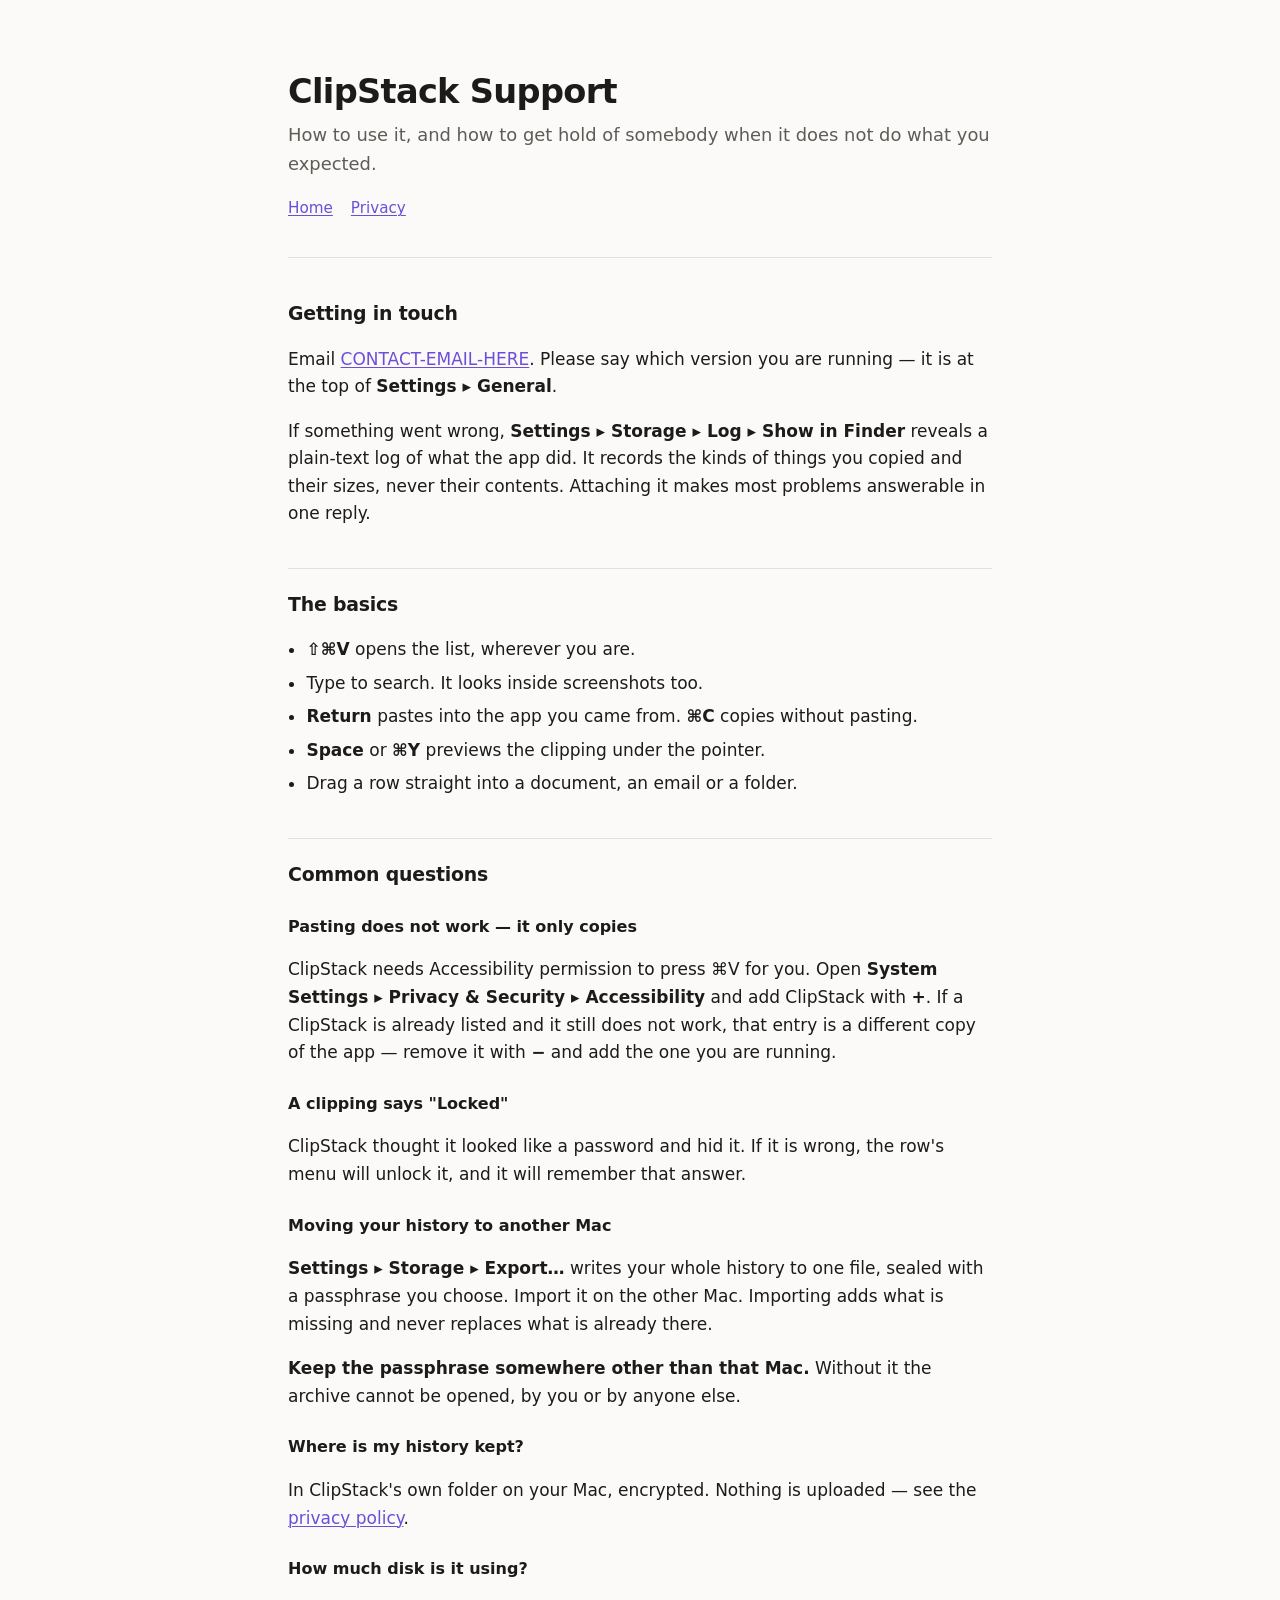
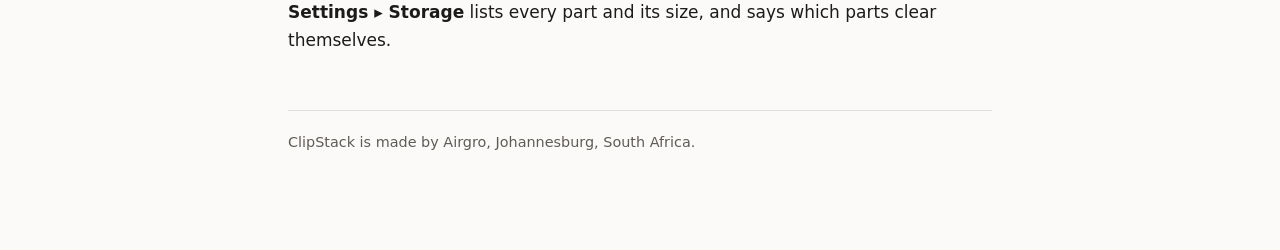
==== support.html @ 57556d34 "The privacy policy and support page Apple asks for Written against the source rather than from memor" ====
<!doctype html>
<html lang="en">
<head>
<meta charset="utf-8">
<meta name="viewport" content="width=device-width, initial-scale=1">
<title>ClipStack — Support</title>
<link rel="stylesheet" href="style.css">
</head>
<body>
<main>
<header>
  <h1>ClipStack Support</h1>
  <p class="lede">How to use it, and how to get hold of somebody when it does
  not do what you expected.</p>
  <nav><a href="./">Home</a><a href="privacy.html">Privacy</a></nav>
</header>

<h2>Getting in touch</h2>
<p>Email <a href="mailto:CONTACT-EMAIL-HERE">CONTACT-EMAIL-HERE</a>. Please say
which version you are running — it is at the top of
<span class="key">Settings ▸ General</span>.</p>
<p>If something went wrong, <span class="key">Settings ▸ Storage ▸ Log ▸ Show in
Finder</span> reveals a plain-text log of what the app did. It records the kinds
of things you copied and their sizes, never their contents. Attaching it makes
most problems answerable in one reply.</p>

<h2>The basics</h2>
<ul>
  <li><span class="key">⇧⌘V</span> opens the list, wherever you are.</li>
  <li>Type to search. It looks inside screenshots too.</li>
  <li><span class="key">Return</span> pastes into the app you came from.
  <span class="key">⌘C</span> copies without pasting.</li>
  <li><span class="key">Space</span> or <span class="key">⌘Y</span> previews the
  clipping under the pointer.</li>
  <li>Drag a row straight into a document, an email or a folder.</li>
</ul>

<h2>Common questions</h2>

<h3>Pasting does not work — it only copies</h3>
<p>ClipStack needs Accessibility permission to press ⌘V for you. Open
<span class="key">System Settings ▸ Privacy &amp; Security ▸ Accessibility</span>
and add ClipStack with <span class="key">+</span>. If a ClipStack is already
listed and it still does not work, that entry is a different copy of the app —
remove it with <span class="key">−</span> and add the one you are running.</p>

<h3>A clipping says "Locked"</h3>
<p>ClipStack thought it looked like a password and hid it. If it is wrong, the
row's menu will unlock it, and it will remember that answer.</p>

<h3>Moving your history to another Mac</h3>
<p><span class="key">Settings ▸ Storage ▸ Export…</span> writes your whole
history to one file, sealed with a passphrase you choose. Import it on the other
Mac. Importing adds what is missing and never replaces what is already there.</p>
<p><span class="key">Keep the passphrase somewhere other than that Mac.</span>
Without it the archive cannot be opened, by you or by anyone else.</p>

<h3>Where is my history kept?</h3>
<p>In ClipStack's own folder on your Mac, encrypted. Nothing is uploaded — see
the <a href="privacy.html">privacy policy</a>.</p>

<h3>How much disk is it using?</h3>
<p><span class="key">Settings ▸ Storage</span> lists every part and its size,
and says which parts clear themselves.</p>

<footer>
  ClipStack is made by Airgro, Johannesburg, South Africa.
</footer>
</main>
</body>
</html>
---- style.css ----
:root {
  color-scheme: light dark;
  --ink: #1c1b1a;
  --dim: #5f5b57;
  --rule: #e2ded9;
  --ground: #fbfaf8;
  --card: #ffffff;
  --accent: #6b4fd8;
  --amber: #d98324;
}
@media (prefers-color-scheme: dark) {
  :root {
    --ink: #ece8e3;
    --dim: #a49e97;
    --rule: #35322e;
    --ground: #171614;
    --card: #201e1c;
    --accent: #a893f5;
    --amber: #e8a75a;
  }
}
* { box-sizing: border-box; }
body {
  margin: 0;
  padding: 0 24px 96px;
  background: var(--ground);
  color: var(--ink);
  font: 17px/1.62 ui-sans-serif, -apple-system, "SF Pro Text", system-ui, sans-serif;
  -webkit-font-smoothing: antialiased;
}
main { max-width: 44rem; margin: 0 auto; }
header { padding: 72px 0 36px; border-bottom: 1px solid var(--rule); margin-bottom: 36px; }
h1 { font-size: 2.1rem; line-height: 1.2; margin: 0 0 8px; letter-spacing: -0.02em; }
h2 {
  font-size: 1.18rem; margin: 40px 0 10px; letter-spacing: -0.01em;
  padding-top: 20px; border-top: 1px solid var(--rule);
}
h2:first-of-type { border-top: 0; padding-top: 0; }
h3 { font-size: 1rem; margin: 24px 0 6px; }
p, li { color: var(--ink); }
.lede { font-size: 1.12rem; color: var(--dim); margin: 0; }
.dim { color: var(--dim); }
.stamp { font-size: 0.9rem; color: var(--dim); margin-top: 6px; }
a { color: var(--accent); text-decoration-thickness: 1px; text-underline-offset: 2px; }
ul { padding-left: 1.15rem; }
li { margin: 6px 0; }
.card {
  background: var(--card); border: 1px solid var(--rule); border-radius: 12px;
  padding: 18px 20px; margin: 22px 0;
}
.card h3 { margin-top: 0; }
.card p:last-child { margin-bottom: 0; }
.key { font-weight: 600; }
code {
  font: 0.9em ui-monospace, "SF Mono", Menlo, monospace;
  background: color-mix(in srgb, var(--ink) 8%, transparent);
  padding: 1px 5px; border-radius: 5px;
}
nav { margin-top: 18px; font-size: 0.95rem; }
nav a { margin-right: 18px; }
footer {
  margin-top: 56px; padding-top: 20px; border-top: 1px solid var(--rule);
  font-size: 0.9rem; color: var(--dim);
}
table { border-collapse: collapse; width: 100%; margin: 18px 0; font-size: 0.95rem; }
th, td { text-align: left; padding: 9px 10px; border-bottom: 1px solid var(--rule); vertical-align: top; }
th { color: var(--dim); font-weight: 600; }
.no { color: var(--dim); }
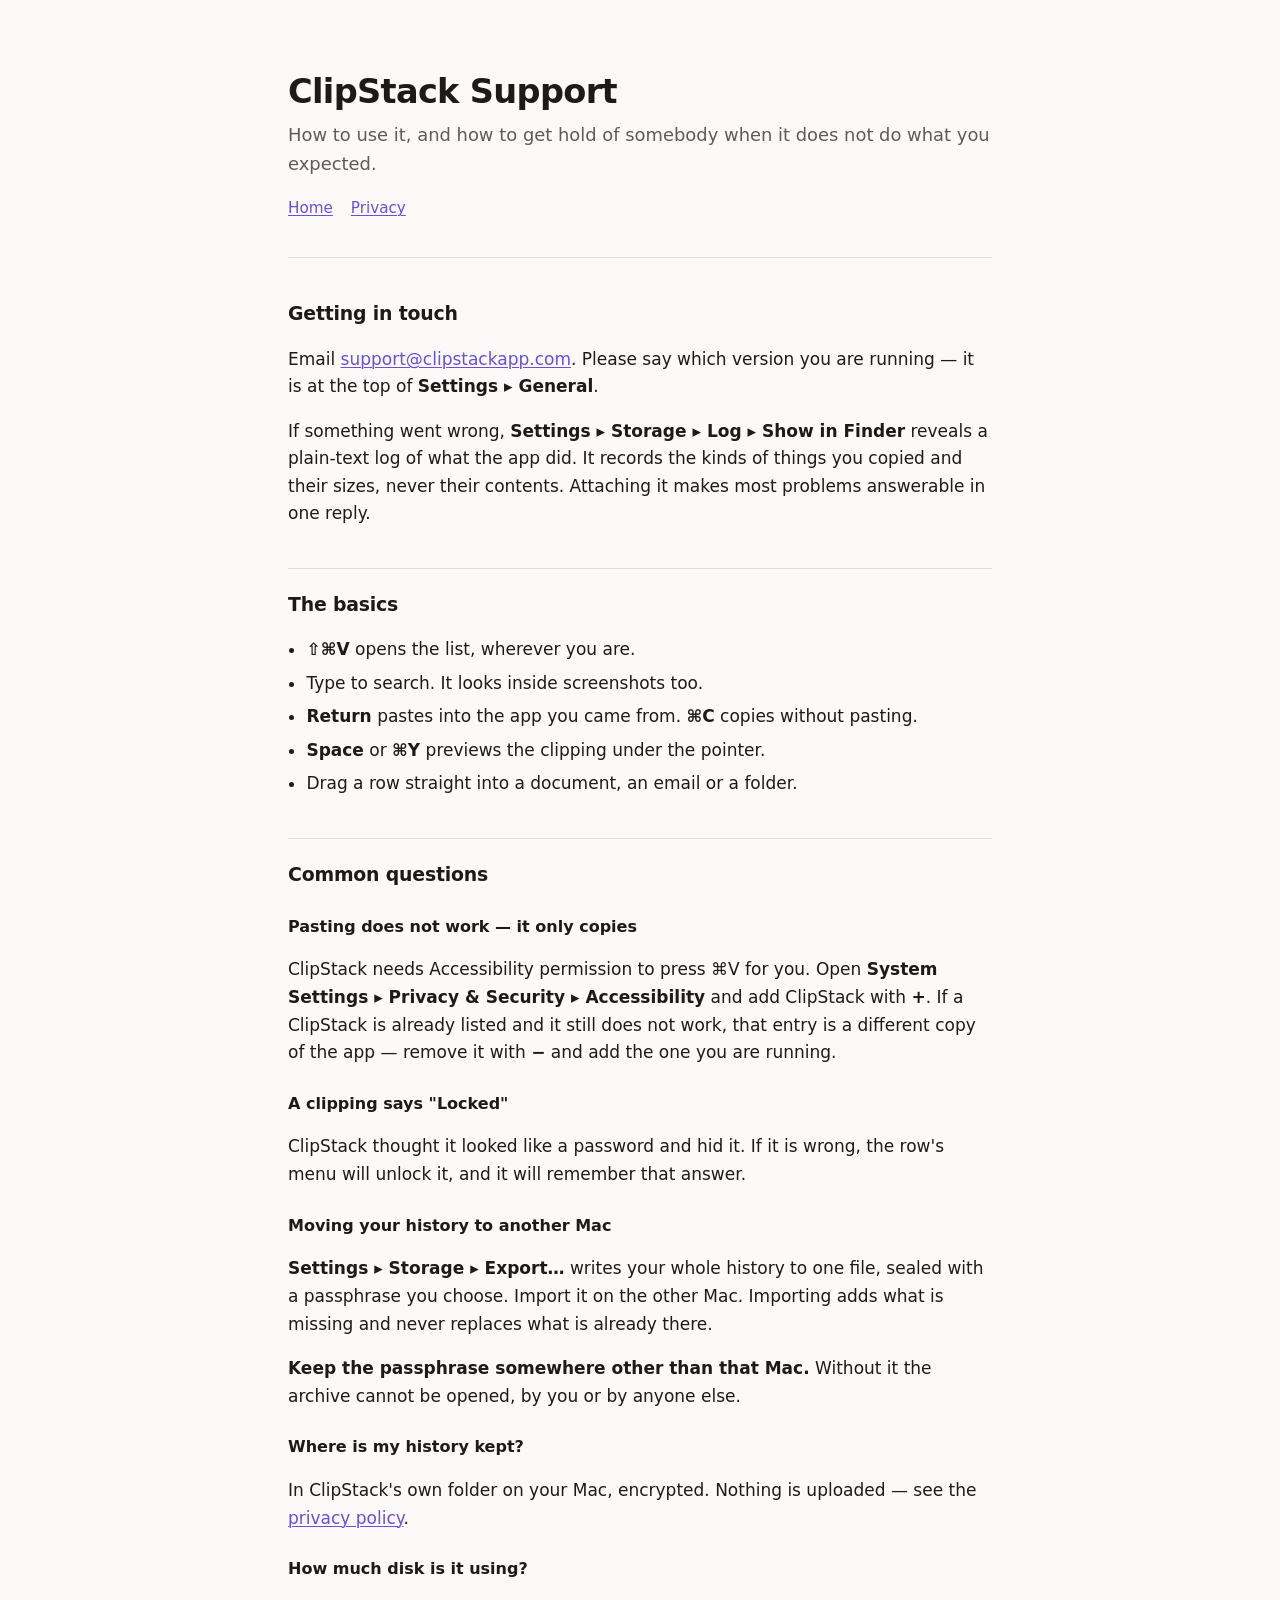
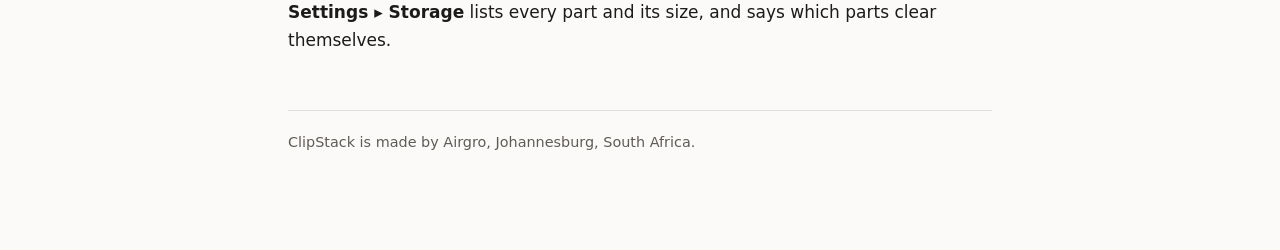
==== commit 3962eb11: "The contact address is support@clipstackapp.com Chosen 2026-08-20. Put on the pages before the domai" ====
--- a/support.html
+++ b/support.html
@@ -16,7 +16,7 @@
 </header>
 
 <h2>Getting in touch</h2>
-<p>Email <a href="mailto:CONTACT-EMAIL-HERE">CONTACT-EMAIL-HERE</a>. Please say
+<p>Email <a href="mailto:support@clipstackapp.com">support@clipstackapp.com</a>. Please say
 which version you are running — it is at the top of
 <span class="key">Settings ▸ General</span>.</p>
 <p>If something went wrong, <span class="key">Settings ▸ Storage ▸ Log ▸ Show in
--- a/style.css
+++ b/style.css
@@ -55,7 +55,11 @@
   font: 0.9em ui-monospace, "SF Mono", Menlo, monospace;
   background: color-mix(in srgb, var(--ink) 8%, transparent);
   padding: 1px 5px; border-radius: 5px;
+  /* A container path is longer than the column. Without this it runs out past
+     the text and the page scrolls sideways on a phone. */
+  overflow-wrap: anywhere;
 }
+table { display: block; overflow-x: auto; }
 nav { margin-top: 18px; font-size: 0.95rem; }
 nav a { margin-right: 18px; }
 footer {
